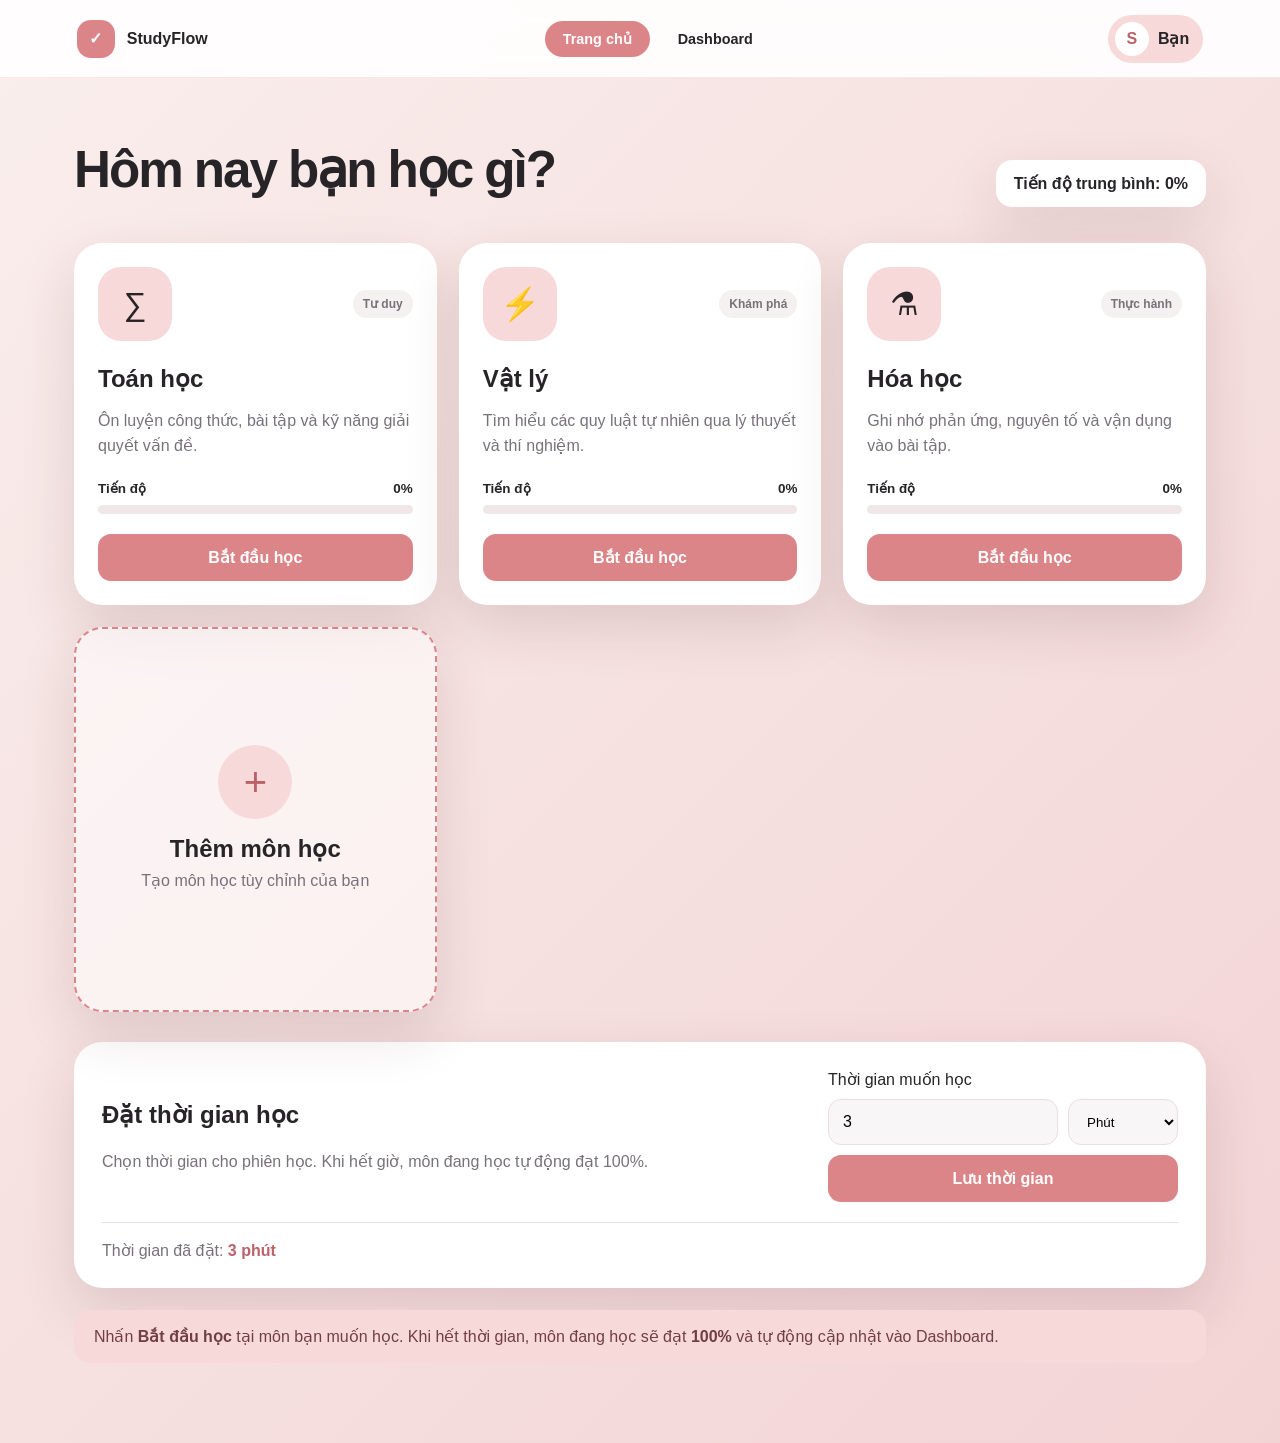
==== home.html @ 31d4faf7 "Add files via upload" ====
<!doctype html>
<html lang="vi">

<head>
    <meta charset="UTF-8">
    <meta name="viewport" content="width=device-width,initial-scale=1">
    <meta name="description" content="Danh sách môn học cá nhân">
    <title>Môn học | StudyFlow</title>
    <link rel="stylesheet" href="styles.css">
    <style>
        .add-subject-card {
            min-height: 385px;
            border: 2px dashed #dc8588;
            background: rgba(255, 255, 255, .55);
            display: grid;
            place-items: center;
            text-align: center;
            cursor: pointer;
            transition: .25s
        }

        .add-subject-card:hover {
            transform: translateY(-4px);
            background: #fff
        }

        .add-subject-card .plus {
            width: 74px;
            height: 74px;
            border-radius: 50%;
            display: grid;
            place-items: center;
            margin: auto;
            background: #f7d9da;
            color: #bb6269;
            font-size: 2.5rem
        }

        .add-subject-card h2 {
            margin: 16px 0 6px
        }

        .add-subject-card p {
            min-height: 0;
            margin: 0
        }

        .study-setting {
            margin-top: 30px;
            padding: 28px;
            background: #fff;
            border-radius: 28px;
            box-shadow: 0 22px 55px rgba(83, 35, 40, .14)
        }

        .setting-content {
            display: flex;
            align-items: center;
            justify-content: space-between;
            gap: 30px
        }

        .setting-info p {
            color: #77727a;
            line-height: 1.6
        }

        .setting-control {
            min-width: 280px;
            display: flex;
            flex-direction: column;
            gap: 10px
        }

        .duration-row {
            display: grid;
            grid-template-columns: 1fr 110px;
            gap: 10px
        }

        .duration-row input,
        .duration-row select,
        .modal-box input,
        .modal-box textarea {
            width: 100%;
            padding: 13px 14px;
            border: 1px solid #eadfe0;
            border-radius: 13px;
            background: #f8f6f6;
            outline: none
        }

        .saved-time {
            margin-top: 20px;
            padding-top: 18px;
            border-top: 1px solid #eadfe0;
            color: #77727a
        }

        .saved-time strong {
            color: #bb6269
        }

        .subject-modal {
            position: fixed;
            inset: 0;
            background: rgba(39, 36, 40, .55);
            display: none;
            place-items: center;
            padding: 20px;
            z-index: 100
        }

        .subject-modal.show {
            display: grid
        }

        .modal-box {
            width: min(470px, 100%);
            background: #fff;
            padding: 28px;
            border-radius: 25px;
            box-shadow: 0 25px 70px rgba(0, 0, 0, .2)
        }

        .modal-box h2 {
            margin-top: 0
        }

        .modal-box label {
            display: block;
            font-weight: 700;
            margin: 14px 0 7px
        }

        .modal-box textarea {
            min-height: 90px;
            resize: vertical
        }

        .modal-actions {
            display: flex;
            gap: 10px;
            margin-top: 20px
        }

        .modal-actions button {
            flex: 1
        }

        .subject-actions button:disabled {
            opacity: .55;
            cursor: not-allowed
        }

        @media(max-width:700px) {
            .setting-content {
                flex-direction: column;
                align-items: stretch
            }

            .setting-control {
                min-width: 0
            }
        }

        @media(max-width:480px) {
            .duration-row {
                grid-template-columns: 1fr
            }
        }
    </style>
</head>

<body class="page">
    <header class="topbar">
        <a class="brand" href="home.html"><span class="brand-mark">✓</span>StudyFlow</a>
        <nav class="nav"><a class="active" href="home.html">Trang chủ</a><a
                href="dashboard.html">Dashboard</a></nav>
        <div class="user-pill"><span class="avatar">S</span><span data-user>Bạn</span></div>
    </header>

    <main class="main">
        <div class="hero-row">
            <div>
                <h1>Hôm nay bạn học gì?</h1>
            </div>
            <div class="summary-chip">Tiến độ trung bình: <span id="avg">0%</span></div>
        </div>

        <section class="subjects" id="mon-hoc">
            <article class="subject" data-subject="toan">
                <div class="subject-top">
                    <div class="subject-icon">∑</div><span class="tag">Tư duy</span>
                </div>
                <h2>Toán học</h2>
                <p>Ôn luyện công thức, bài tập và kỹ năng giải quyết vấn đề.</p>
                <div class="progress-head"><span>Tiến độ</span><span data-value>0%</span></div>
                <div class="bar"><span></span></div>
                <div class="subject-actions"><button class="primary" type="button" data-study-button
                        data-subject-key="toan">Bắt đầu học</button></div>
            </article>

            <article class="subject" data-subject="ly">
                <div class="subject-top">
                    <div class="subject-icon">⚡</div><span class="tag">Khám phá</span>
                </div>
                <h2>Vật lý</h2>
                <p>Tìm hiểu các quy luật tự nhiên qua lý thuyết và thí nghiệm.</p>
                <div class="progress-head"><span>Tiến độ</span><span data-value>0%</span></div>
                <div class="bar"><span></span></div>
                <div class="subject-actions"><button class="primary" type="button" data-study-button
                        data-subject-key="ly">Bắt đầu học</button></div>
            </article>

            <article class="subject" data-subject="hoa">
                <div class="subject-top">
                    <div class="subject-icon">⚗</div><span class="tag">Thực hành</span>
                </div>
                <h2>Hóa học</h2>
                <p>Ghi nhớ phản ứng, nguyên tố và vận dụng vào bài tập.</p>
                <div class="progress-head"><span>Tiến độ</span><span data-value>0%</span></div>
                <div class="bar"><span></span></div>
                <div class="subject-actions"><button class="primary" type="button" data-study-button
                        data-subject-key="hoa">Bắt đầu học</button></div>
            </article>

            <article class="subject add-subject-card" id="addSubjectCard" tabindex="0" role="button">
                <div>
                    <div class="plus">+</div>
                    <h2>Thêm môn học</h2>
                    <p>Tạo môn học tùy chỉnh của bạn</p>
                </div>
            </article>
        </section>

        <section class="study-setting">
            <div class="setting-content">
                <div class="setting-info">
                    <h2>Đặt thời gian học</h2>
                    <p>Chọn thời gian cho phiên học. Khi hết giờ, môn đang học tự động đạt 100%.</p>
                </div>
                <div class="setting-control">
                    <label for="studyDuration">Thời gian muốn học</label>
                    <div class="duration-row"><input type="number" id="studyDuration" min="1" value="3"><select
                            id="studyUnit">
                            <option value="minutes">Phút</option>
                            <option value="hours">Giờ</option>
                        </select></div>
                    <button type="button" class="primary" id="saveStudyTime">Lưu thời gian</button>
                </div>
            </div>
            <div class="saved-time">Thời gian đã đặt: <strong id="currentStudyTime">3 phút</strong></div>
        </section>

        <div class="notice">Nhấn <b>Bắt đầu học</b> tại môn bạn muốn học. Khi hết thời gian, môn đang học sẽ đạt
            <b>100%</b> và tự động cập nhật vào Dashboard.</div>
    </main>

    <div class="subject-modal" id="subjectModal">
        <form class="modal-box" id="addSubjectForm">
            <h2>Thêm môn học mới</h2>
            <label for="newSubjectName">Tên môn học</label><input id="newSubjectName" maxlength="30" required
                placeholder="Ví dụ: Tiếng Anh">
            <label for="newSubjectIcon">Biểu tượng</label><input id="newSubjectIcon" maxlength="3" value="📘"
                placeholder="📘">
            <label for="newSubjectTag">Chủ đề</label><input id="newSubjectTag" maxlength="20" value="Tự học"
                placeholder="Tự học">
            <label for="newSubjectDescription">Mô tả</label><textarea id="newSubjectDescription" maxlength="120"
                required placeholder="Nội dung bạn muốn học..."></textarea>
            <div class="modal-actions"><button class="secondary" id="cancelAddSubject" type="button">Hủy</button><button
                    class="primary" type="submit">Thêm môn học</button></div>
        </form>
    </div>

    <div class="toast" aria-live="polite"></div>
    <script src="app.js"></script>
</body>

</html>
---- styles.css ----
:root {
    --rose: #dc8588;
    --rose-dark: #bb6269;
    --rose-soft: #f7d9da;
    --paper: #fffdfa;
    --ink: #272428;
    --muted: #77727a;
    --line: #eadfe0;
    --green: #52a880;
    --shadow: 0 22px 55px rgba(83, 35, 40, .14)
}

* {
    box-sizing: border-box
}

html {
    font-size: 16px
}

body {
    margin: 0;
    min-height: 100vh;
    font-family: Inter, "Segoe UI", sans-serif;
    color: var(--ink);
    background: linear-gradient(135deg, #f9eeec, #f3d4d5)
}

button,
input {
    font: inherit
}

button,
a {
    transition: .22s ease
}

a {
    text-decoration: none;
    color: inherit
}

.page {
    min-height: 100vh
}

.topbar {
    height: 78px;
    background: rgba(255, 255, 255, .88);
    backdrop-filter: blur(14px);
    display: flex;
    align-items: center;
    justify-content: space-between;
    padding: 0 clamp(22px, 6vw, 80px);
    position: sticky;
    top: 0;
    z-index: 5;
    border-bottom: 1px solid rgba(220, 133, 136, .18)
}

.brand {
    display: flex;
    align-items: center;
    gap: 12px;
    font-weight: 800
}

.brand-mark {
    width: 38px;
    height: 38px;
    border-radius: 14px;
    background: var(--rose);
    display: grid;
    place-items: center;
    color: #fff
}

.nav {
    display: flex;
    gap: 10px
}

.nav a {
    padding: 10px 18px;
    border-radius: 999px;
    font-weight: 700;
    font-size: .9rem
}

.nav a:hover,
.nav a.active {
    background: var(--rose);
    color: #fff
}

.user-pill {
    display: flex;
    align-items: center;
    gap: 9px;
    padding: 7px 14px 7px 7px;
    border-radius: 999px;
    background: var(--rose-soft);
    font-weight: 700
}

.avatar {
    width: 34px;
    height: 34px;
    border-radius: 50%;
    display: grid;
    place-items: center;
    background: #fff;
    color: var(--rose-dark);
    font-weight: 900
}

.login-page {
    display: grid;
    place-items: center;
    padding: 32px;
    background: radial-gradient(circle at 20% 15%, #f8c7ca 0 9%, transparent 10%), linear-gradient(135deg, #cf7177, #eaacaa)
}

.auth-shell {
    width: min(960px, 100%);
    min-height: 590px;
    background: var(--paper);
    border-radius: 34px;
    box-shadow: var(--shadow);
    overflow: hidden;
    display: grid;
    grid-template-columns: 1.05fr .95fr
}

.auth-art {
    background: var(--rose);
    padding: 55px;
    color: #fff;
    display: flex;
    flex-direction: column;
    justify-content: space-between;
    position: relative;
    overflow: hidden
}

.auth-art:after {
    content: "";
    position: absolute;
    width: 330px;
    height: 330px;
    border: 70px solid rgba(255, 255, 255, .16);
    border-radius: 50%;
    right: -170px;
    bottom: -170px
}

.auth-art h1 {
    font-size: clamp(2.2rem, 5vw, 4.4rem);
    line-height: .98;
    margin: 0;
    max-width: 500px;
    letter-spacing: -.05em
}

.auth-art p {
    max-width: 390px;
    line-height: 1.7
}

.auth-panel {
    padding: 52px clamp(28px, 5vw, 62px);
    display: flex;
    flex-direction: column;
    justify-content: center
}

.eyebrow {
    color: var(--rose-dark);
    font-weight: 800;
    text-transform: uppercase;
    font-size: .75rem;
    letter-spacing: .14em
}

.auth-panel h2 {
    font-size: 2rem;
    margin: 9px 0 6px
}

.sub {
    color: var(--muted);
    margin: 0 0 26px;
    line-height: 1.6
}

.field {
    margin-bottom: 15px
}

.field label {
    display: block;
    font-size: .85rem;
    font-weight: 750;
    margin-bottom: 7px
}

.field input {
    width: 100%;
    border: 1px solid var(--line);
    background: #f8f6f6;
    padding: 13px 14px;
    border-radius: 13px;
    outline: none
}

.field input:focus {
    border-color: var(--rose);
    box-shadow: 0 0 0 4px var(--rose-soft)
}

.primary {
    border: 0;
    background: var(--rose);
    color: #fff;
    padding: 14px 20px;
    border-radius: 13px;
    font-weight: 800;
    cursor: pointer
}

.primary:hover {
    background: var(--rose-dark);
    transform: translateY(-1px)
}

.switch {
    border: 0;
    background: none;
    color: var(--rose-dark);
    font-weight: 800;
    cursor: pointer;
    margin-top: 18px
}

.hidden {
    display: none !important
}

.main {
    max-width: 1180px;
    margin: auto;
    padding: 54px 24px 80px
}

.hero-row {
    display: flex;
    justify-content: space-between;
    align-items: end;
    gap: 30px;
    margin-bottom: 36px
}

.hero-row h1 {
    font-size: clamp(2rem, 4vw, 3.2rem);
    margin: 7px 0 8px;
    letter-spacing: -.04em
}

.hero-row p {
    color: var(--muted);
    margin: 0
}

.summary-chip {
    padding: 14px 18px;
    background: #fff;
    border-radius: 16px;
    box-shadow: var(--shadow);
    font-weight: 700;
    white-space: nowrap
}

.subjects {
    display: grid;
    grid-template-columns: repeat(3, 1fr);
    gap: 22px
}

.subject {
    background: #fff;
    border-radius: 28px;
    padding: 24px;
    box-shadow: var(--shadow);
    position: relative;
    overflow: hidden
}

.subject-top {
    display: flex;
    align-items: center;
    justify-content: space-between
}

.subject-icon {
    width: 74px;
    height: 74px;
    border-radius: 23px;
    display: grid;
    place-items: center;
    font-size: 2rem;
    background: var(--rose-soft)
}

.tag {
    font-size: .75rem;
    font-weight: 800;
    padding: 7px 10px;
    border-radius: 999px;
    background: #f4f1f1;
    color: var(--muted)
}

.subject h2 {
    margin: 24px 0 8px
}

.subject p {
    color: var(--muted);
    line-height: 1.55;
    min-height: 50px
}

.progress-head {
    display: flex;
    justify-content: space-between;
    font-size: .84rem;
    font-weight: 750;
    margin-top: 22px
}

.bar {
    height: 9px;
    background: #f0e7e8;
    border-radius: 99px;
    overflow: hidden;
    margin: 9px 0 20px
}

.bar span {
    display: block;
    height: 100%;
    background: var(--rose);
    border-radius: inherit;
    transition: width .5s
}

.subject-actions {
    display: flex;
    gap: 9px
}

.subject-actions button {
    flex: 1
}

.secondary {
    border: 1px solid var(--line);
    background: #fff;
    padding: 12px;
    border-radius: 12px;
    font-weight: 750;
    cursor: pointer
}

.secondary:hover {
    border-color: var(--rose);
    color: var(--rose-dark)
}

.dashboard-grid {
    display: grid;
    grid-template-columns: 1.4fr .8fr;
    gap: 22px
}

.card {
    background: #fff;
    border-radius: 27px;
    padding: 26px;
    box-shadow: var(--shadow)
}

.card h2 {
    font-size: 1.15rem;
    margin: 0 0 22px
}

.stats {
    grid-column: 1/-1;
    display: grid;
    grid-template-columns: repeat(3, 1fr);
    gap: 18px
}

.stat {
    padding: 22px;
    border-radius: 22px;
    background: #fff;
    box-shadow: var(--shadow)
}

.stat small {
    color: var(--muted);
    font-weight: 700
}

.stat strong {
    display: block;
    font-size: 2.1rem;
    margin-top: 8px
}

.bars-chart {
    height: 240px;
    display: flex;
    align-items: end;
    justify-content: space-around;
    gap: 20px;
    border-bottom: 1px solid var(--line);
    padding: 20px 10px 0
}

.chart-col {
    height: 100%;
    flex: 1;
    display: flex;
    flex-direction: column;
    justify-content: end;
    align-items: center;
    gap: 9px
}

.chart-bar {
    width: min(62px, 75%);
    background: linear-gradient(var(--rose), var(--rose-dark));
    border-radius: 12px 12px 4px 4px;
    min-height: 4px;
    transition: height .6s
}

.chart-col span {
    font-size: .82rem;
    font-weight: 750;
    color: var(--muted)
}

.ring {
    width: 180px;
    height: 180px;
    border-radius: 50%;
    margin: 16px auto;
    display: grid;
    place-items: center;
    position: relative;
    background: conic-gradient(var(--rose) 0, var(--rose) var(--pct), #eee var(--pct))
}

.ring:after {
    content: "";
    position: absolute;
    inset: 18px;
    border-radius: 50%;
    background: #fff
}

.ring strong {
    z-index: 1;
    font-size: 2.2rem
}

.legend {
    display: grid;
    gap: 12px
}

.legend-row {
    display: grid;
    grid-template-columns: 1fr auto;
    gap: 10px;
    font-size: .9rem
}

.legend-row span:last-child {
    font-weight: 800
}

.notice {
    margin-top: 22px;
    background: var(--rose-soft);
    padding: 17px 20px;
    border-radius: 16px;
    color: #713f43
}

.toast {
    position: fixed;
    right: 24px;
    bottom: 24px;
    background: #292529;
    color: #fff;
    padding: 14px 18px;
    border-radius: 14px;
    box-shadow: var(--shadow);
    transform: translateY(100px);
    opacity: 0;
    transition: .25s;
    z-index: 10
}

.toast.show {
    transform: none;
    opacity: 1
}

@media(max-width:820px) {
    .auth-shell {
        grid-template-columns: 1fr
    }

    .auth-art {
        min-height: 230px;
        padding: 35px
    }

    .auth-panel {
        padding: 35px
    }

    .subjects,
    .stats {
        grid-template-columns: 1fr
    }

    .dashboard-grid {
        grid-template-columns: 1fr
    }

    .topbar {
        height: auto;
        padding: 14px 18px;
        flex-wrap: wrap;
        gap: 10px
    }

    .nav {
        order: 3;
        width: 100%;
        justify-content: center
    }

    .hero-row {
        align-items: start;
        flex-direction: column
    }

    .user-pill span {
        display: none
    }
}

@media(max-width:480px) {
    .login-page {
        padding: 14px
    }

    .auth-shell {
        border-radius: 24px
    }

    .auth-art h1 {
        font-size: 2.35rem
    }

    .main {
        padding-top: 34px
    }

    .nav a {
        padding: 9px 11px;
        font-size: .8rem
    }

    .subjects {
        gap: 16px
    }
}
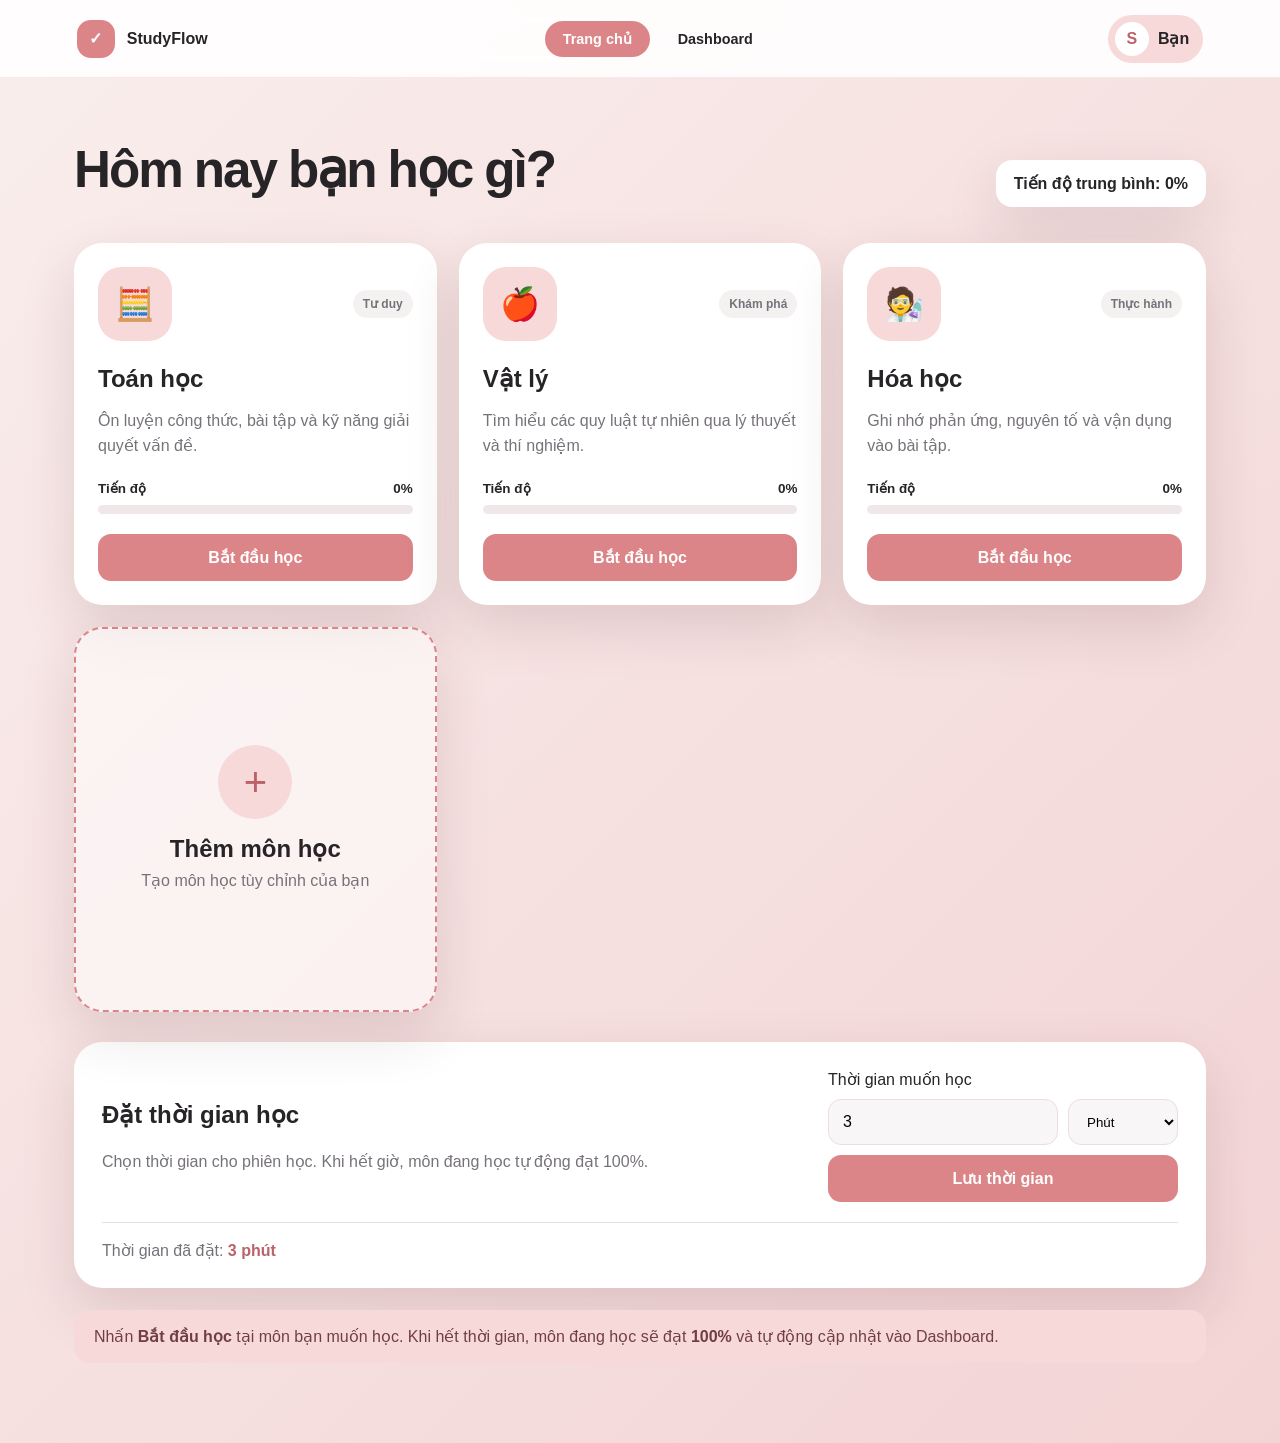
==== commit d2d09960: "Update home.html" ====
--- a/home.html
+++ b/home.html
@@ -175,8 +175,7 @@
 <body class="page">
     <header class="topbar">
         <a class="brand" href="home.html"><span class="brand-mark">✓</span>StudyFlow</a>
-        <nav class="nav"><a class="active" href="home.html">Trang chủ</a><a
-                href="dashboard.html">Dashboard</a></nav>
+        <nav class="nav"><a class="active" href="home.html">Trang chủ</a><a href="dashboard.html">Dashboard</a></nav>
         <div class="user-pill"><span class="avatar">S</span><span data-user>Bạn</span></div>
     </header>
 
@@ -191,7 +190,7 @@
         <section class="subjects" id="mon-hoc">
             <article class="subject" data-subject="toan">
                 <div class="subject-top">
-                    <div class="subject-icon">∑</div><span class="tag">Tư duy</span>
+                    <div class="subject-icon">🧮</div><span class="tag">Tư duy</span>
                 </div>
                 <h2>Toán học</h2>
                 <p>Ôn luyện công thức, bài tập và kỹ năng giải quyết vấn đề.</p>
@@ -203,7 +202,7 @@
 
             <article class="subject" data-subject="ly">
                 <div class="subject-top">
-                    <div class="subject-icon">⚡</div><span class="tag">Khám phá</span>
+                    <div class="subject-icon">🍎</div><span class="tag">Khám phá</span>
                 </div>
                 <h2>Vật lý</h2>
                 <p>Tìm hiểu các quy luật tự nhiên qua lý thuyết và thí nghiệm.</p>
@@ -215,7 +214,7 @@
 
             <article class="subject" data-subject="hoa">
                 <div class="subject-top">
-                    <div class="subject-icon">⚗</div><span class="tag">Thực hành</span>
+                    <div class="subject-icon">🧑‍🔬</div><span class="tag">Thực hành</span>
                 </div>
                 <h2>Hóa học</h2>
                 <p>Ghi nhớ phản ứng, nguyên tố và vận dụng vào bài tập.</p>
@@ -254,7 +253,8 @@
         </section>
 
         <div class="notice">Nhấn <b>Bắt đầu học</b> tại môn bạn muốn học. Khi hết thời gian, môn đang học sẽ đạt
-            <b>100%</b> và tự động cập nhật vào Dashboard.</div>
+            <b>100%</b> và tự động cập nhật vào Dashboard.
+        </div>
     </main>
 
     <div class="subject-modal" id="subjectModal">
@@ -277,4 +277,4 @@
     <script src="app.js"></script>
 </body>
 
-</html>+</html>
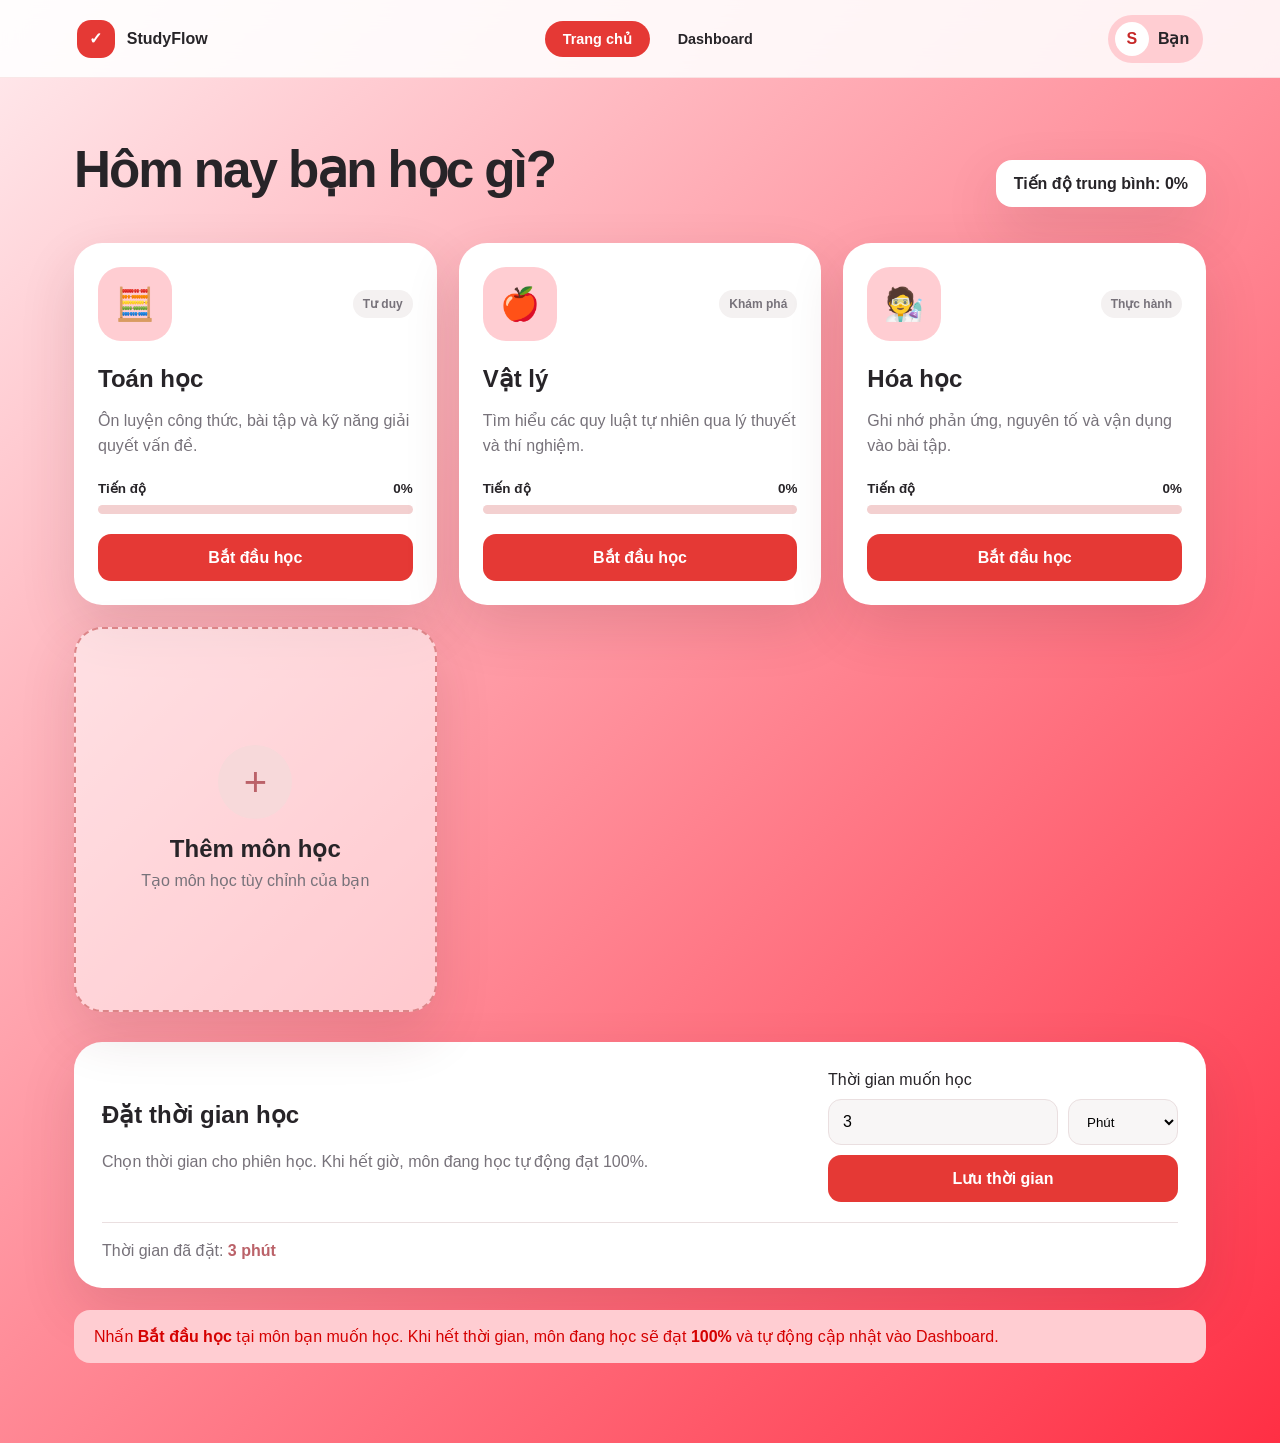
==== commit ba646f6d: "Update home.html" ====
--- a/home.html
+++ b/home.html
@@ -7,169 +7,7 @@
     <meta name="description" content="Danh sách môn học cá nhân">
     <title>Môn học | StudyFlow</title>
     <link rel="stylesheet" href="styles.css">
-    <style>
-        .add-subject-card {
-            min-height: 385px;
-            border: 2px dashed #dc8588;
-            background: rgba(255, 255, 255, .55);
-            display: grid;
-            place-items: center;
-            text-align: center;
-            cursor: pointer;
-            transition: .25s
-        }
-
-        .add-subject-card:hover {
-            transform: translateY(-4px);
-            background: #fff
-        }
-
-        .add-subject-card .plus {
-            width: 74px;
-            height: 74px;
-            border-radius: 50%;
-            display: grid;
-            place-items: center;
-            margin: auto;
-            background: #f7d9da;
-            color: #bb6269;
-            font-size: 2.5rem
-        }
-
-        .add-subject-card h2 {
-            margin: 16px 0 6px
-        }
-
-        .add-subject-card p {
-            min-height: 0;
-            margin: 0
-        }
-
-        .study-setting {
-            margin-top: 30px;
-            padding: 28px;
-            background: #fff;
-            border-radius: 28px;
-            box-shadow: 0 22px 55px rgba(83, 35, 40, .14)
-        }
-
-        .setting-content {
-            display: flex;
-            align-items: center;
-            justify-content: space-between;
-            gap: 30px
-        }
-
-        .setting-info p {
-            color: #77727a;
-            line-height: 1.6
-        }
-
-        .setting-control {
-            min-width: 280px;
-            display: flex;
-            flex-direction: column;
-            gap: 10px
-        }
-
-        .duration-row {
-            display: grid;
-            grid-template-columns: 1fr 110px;
-            gap: 10px
-        }
-
-        .duration-row input,
-        .duration-row select,
-        .modal-box input,
-        .modal-box textarea {
-            width: 100%;
-            padding: 13px 14px;
-            border: 1px solid #eadfe0;
-            border-radius: 13px;
-            background: #f8f6f6;
-            outline: none
-        }
-
-        .saved-time {
-            margin-top: 20px;
-            padding-top: 18px;
-            border-top: 1px solid #eadfe0;
-            color: #77727a
-        }
-
-        .saved-time strong {
-            color: #bb6269
-        }
-
-        .subject-modal {
-            position: fixed;
-            inset: 0;
-            background: rgba(39, 36, 40, .55);
-            display: none;
-            place-items: center;
-            padding: 20px;
-            z-index: 100
-        }
-
-        .subject-modal.show {
-            display: grid
-        }
-
-        .modal-box {
-            width: min(470px, 100%);
-            background: #fff;
-            padding: 28px;
-            border-radius: 25px;
-            box-shadow: 0 25px 70px rgba(0, 0, 0, .2)
-        }
-
-        .modal-box h2 {
-            margin-top: 0
-        }
-
-        .modal-box label {
-            display: block;
-            font-weight: 700;
-            margin: 14px 0 7px
-        }
-
-        .modal-box textarea {
-            min-height: 90px;
-            resize: vertical
-        }
-
-        .modal-actions {
-            display: flex;
-            gap: 10px;
-            margin-top: 20px
-        }
-
-        .modal-actions button {
-            flex: 1
-        }
-
-        .subject-actions button:disabled {
-            opacity: .55;
-            cursor: not-allowed
-        }
-
-        @media(max-width:700px) {
-            .setting-content {
-                flex-direction: column;
-                align-items: stretch
-            }
-
-            .setting-control {
-                min-width: 0
-            }
-        }
-
-        @media(max-width:480px) {
-            .duration-row {
-                grid-template-columns: 1fr
-            }
-        }
-    </style>
+    
 </head>
 
 <body class="page">
--- a/styles.css
+++ b/styles.css
@@ -1,11 +1,11 @@
 :root {
-    --rose: #dc8588;
-    --rose-dark: #bb6269;
-    --rose-soft: #f7d9da;
+    --red: #e53935;
+    --red-dark: #c62828;
+    --red-soft: #ffcdd2;
     --paper: #fffdfa;
     --ink: #272428;
     --muted: #77727a;
-    --line: #eadfe0;
+    --line: #efcaca;
     --green: #52a880;
     --shadow: 0 22px 55px rgba(83, 35, 40, .14)
 }
@@ -23,7 +23,7 @@
     min-height: 100vh;
     font-family: Inter, "Segoe UI", sans-serif;
     color: var(--ink);
-    background: linear-gradient(135deg, #f9eeec, #f3d4d5)
+    background: linear-gradient(135deg, #ffebee, #ff2f44)
 }
 
 button,
@@ -70,7 +70,7 @@
     width: 38px;
     height: 38px;
     border-radius: 14px;
-    background: var(--rose);
+    background: var(--red);
     display: grid;
     place-items: center;
     color: #fff
@@ -90,7 +90,7 @@
 
 .nav a:hover,
 .nav a.active {
-    background: var(--rose);
+    background: var(--red);
     color: #fff
 }
 
@@ -100,7 +100,7 @@
     gap: 9px;
     padding: 7px 14px 7px 7px;
     border-radius: 999px;
-    background: var(--rose-soft);
+    background: var(--red-soft);
     font-weight: 700
 }
 
@@ -111,7 +111,7 @@
     display: grid;
     place-items: center;
     background: #fff;
-    color: var(--rose-dark);
+    color: var(--red-dark);
     font-weight: 900
 }
 
@@ -119,7 +119,7 @@
     display: grid;
     place-items: center;
     padding: 32px;
-    background: radial-gradient(circle at 20% 15%, #f8c7ca 0 9%, transparent 10%), linear-gradient(135deg, #cf7177, #eaacaa)
+    background: radial-gradient(circle at 20% 15%, #e77e88 0 9%, transparent 10%), linear-gradient(135deg, #ffffff, #ef5350)
 }
 
 .auth-shell {
@@ -134,7 +134,7 @@
 }
 
 .auth-art {
-    background: var(--rose);
+    background: var(--red);
     padding: 55px;
     color: #fff;
     display: flex;
@@ -176,7 +176,7 @@
 }
 
 .eyebrow {
-    color: var(--rose-dark);
+    color: var(--red-dark);
     font-weight: 800;
     text-transform: uppercase;
     font-size: .75rem;
@@ -215,13 +215,13 @@
 }
 
 .field input:focus {
-    border-color: var(--rose);
-    box-shadow: 0 0 0 4px var(--rose-soft)
+    border-color: var(--red);
+    box-shadow: 0 0 0 4px var(--red-soft)
 }
 
 .primary {
     border: 0;
-    background: var(--rose);
+    background: var(--red);
     color: #fff;
     padding: 14px 20px;
     border-radius: 13px;
@@ -230,14 +230,14 @@
 }
 
 .primary:hover {
-    background: var(--rose-dark);
+    background: var(--red-dark);
     transform: translateY(-1px)
 }
 
 .switch {
     border: 0;
     background: none;
-    color: var(--rose-dark);
+    color: var(--red-dark);
     font-weight: 800;
     cursor: pointer;
     margin-top: 18px
@@ -309,7 +309,7 @@
     display: grid;
     place-items: center;
     font-size: 2rem;
-    background: var(--rose-soft)
+    background: var(--red-soft)
 }
 
 .tag {
@@ -341,7 +341,7 @@
 
 .bar {
     height: 9px;
-    background: #f0e7e8;
+    background: #f3d0d0;
     border-radius: 99px;
     overflow: hidden;
     margin: 9px 0 20px
@@ -350,7 +350,7 @@
 .bar span {
     display: block;
     height: 100%;
-    background: var(--rose);
+    background: var(--red);
     border-radius: inherit;
     transition: width .5s
 }
@@ -374,8 +374,8 @@
 }
 
 .secondary:hover {
-    border-color: var(--rose);
-    color: var(--rose-dark)
+    border-color: var(--red);
+    color: var(--red-dark)
 }
 
 .dashboard-grid {
@@ -443,7 +443,7 @@
 
 .chart-bar {
     width: min(62px, 75%);
-    background: linear-gradient(var(--rose), var(--rose-dark));
+    background: linear-gradient(var(--red), var(--red-dark));
     border-radius: 12px 12px 4px 4px;
     min-height: 4px;
     transition: height .6s
@@ -463,7 +463,7 @@
     display: grid;
     place-items: center;
     position: relative;
-    background: conic-gradient(var(--rose) 0, var(--rose) var(--pct), #eee var(--pct))
+    background: conic-gradient(var(--red) 0, var(--red) var(--pct), #eee var(--pct))
 }
 
 .ring:after {
@@ -497,10 +497,10 @@
 
 .notice {
     margin-top: 22px;
-    background: var(--rose-soft);
+    background: var(--red-soft);
     padding: 17px 20px;
     border-radius: 16px;
-    color: #713f43
+    color: #d50000
 }
 
 .toast {
@@ -594,4 +594,298 @@
     .subjects {
         gap: 16px
     }
-}+}
+
+/* --- CẤU TRÚC GIAO DIỆN TRANG PROFILE --- */
+.profile-container {
+    max-width: 700px;
+    margin: 0 auto;
+    background: var(--paper);
+    padding: 36px;
+    border-radius: 28px;
+    box-shadow: var(--shadow);
+}
+
+.hero-row-custom {
+    margin-bottom: 20px;
+}
+
+.profile-header {
+    display: flex;
+    align-items: center;
+    gap: 20px;
+    margin-bottom: 30px;
+    padding-bottom: 20px;
+    border-bottom: 1px solid var(--line);
+}
+
+.profile-avatar-preview {
+    width: 72px;
+    height: 72px;
+    border-radius: 50%;
+    background: var(--red);
+    color: #fff;
+    display: grid;
+    place-items: center;
+    font-size: 2rem;
+    font-weight: 800;
+}
+
+.profile-title-name {
+    margin: 0 0 4px;
+}
+
+.profile-subtitle {
+    color: var(--muted);
+    margin: 0;
+    font-size: .9rem;
+}
+
+/* --- CÁC TRƯỜNG NHẬP LIỆU --- */
+.form-group {
+    margin-bottom: 20px;
+}
+
+.form-group label {
+    display: block;
+    font-weight: 750;
+    font-size: .85rem;
+    margin-bottom: 7px;
+}
+
+.form-group input,
+.form-group select {
+    width: 100%;
+    border: 1px solid var(--line);
+    background: #f8f6f6;
+    padding: 13px 14px;
+    border-radius: 13px;
+    outline: none;
+    color: var(--ink);
+}
+
+.form-group input:focus {
+    border-color: var(--red);
+    box-shadow: 0 0 0 4px var(--red-soft);
+}
+
+.form-divider {
+    border: 0;
+    border-top: 1px solid var(--line);
+    margin: 25px 0;
+}
+
+.section-title {
+    font-size: 1.1rem;
+    margin-bottom: 15px;
+}
+
+/* --- CÀI ĐẶT GIAO DIỆN DARK/LIGHT --- */
+.theme-group {
+    display: flex;
+    justify-content: space-between;
+    align-items: center;
+}
+
+.theme-label {
+    font-weight: 750;
+    font-size: .85rem;
+    display: block;
+}
+
+.theme-desc {
+    color: var(--muted);
+    font-size: .8rem;
+}
+
+.theme-select {
+    width: 140px;
+}
+
+/* --- HÀNG NÚT BẤM --- */
+.actions-row {
+    display: flex;
+    gap: 12px;
+    margin-top: 30px;
+}
+
+.actions-row button {
+    flex: 1;
+}
+
+.btn-danger {
+    background: #ffebee;
+    color: var(--red);
+    border: 0;
+    padding: 14px 20px;
+    border-radius: 13px;
+    font-weight: 800;
+    cursor: pointer;
+    transition: .22s ease;
+}
+
+.btn-danger:hover {
+    background: #ffcdd2;
+}
+
+.add-subject-card {
+    min-height: 385px;
+    border: 2px dashed #dc8588;
+    background: rgba(255, 255, 255, .55);
+    display: grid;
+    place-items: center;
+    text-align: center;
+    cursor: pointer;
+    transition: .25s
+}
+
+.add-subject-card:hover {
+    transform: translateY(-4px);
+    background: #fff
+}
+
+.add-subject-card .plus {
+    width: 74px;
+    height: 74px;
+    border-radius: 50%;
+    display: grid;
+    place-items: center;
+    margin: auto;
+    background: #f7d9da;
+    color: #bb6269;
+    font-size: 2.5rem
+}
+
+.add-subject-card h2 {
+    margin: 16px 0 6px
+}
+
+.add-subject-card p {
+    min-height: 0;
+    margin: 0
+}
+
+.study-setting {
+    margin-top: 30px;
+    padding: 28px;
+    background: #fff;
+    border-radius: 28px;
+    box-shadow: 0 22px 55px rgba(83, 35, 40, .14)
+}
+
+.setting-content {
+    display: flex;
+    align-items: center;
+    justify-content: space-between;
+    gap: 30px
+}
+
+.setting-info p {
+    color: #77727a;
+    line-height: 1.6
+}
+
+.setting-control {
+    min-width: 280px;
+    display: flex;
+    flex-direction: column;
+    gap: 10px
+}
+
+.duration-row {
+    display: grid;
+    grid-template-columns: 1fr 110px;
+    gap: 10px
+}
+
+.duration-row input,
+.duration-row select,
+.modal-box input,
+.modal-box textarea {
+    width: 100%;
+    padding: 13px 14px;
+    border: 1px solid #eadfe0;
+    border-radius: 13px;
+    background: #f8f6f6;
+    outline: none
+}
+
+.saved-time {
+    margin-top: 20px;
+    padding-top: 18px;
+    border-top: 1px solid #eadfe0;
+    color: #77727a
+}
+
+.saved-time strong {
+    color: #bb6269
+}
+
+.subject-modal {
+    position: fixed;
+    inset: 0;
+    background: rgba(39, 36, 40, .55);
+    display: none;
+    place-items: center;
+    padding: 20px;
+    z-index: 100
+}
+
+.subject-modal.show {
+    display: grid
+}
+
+.modal-box {
+    width: min(470px, 100%);
+    background: #fff;
+    padding: 28px;
+    border-radius: 25px;
+    box-shadow: 0 25px 70px rgba(0, 0, 0, .2)
+}
+
+.modal-box h2 {
+    margin-top: 0
+}
+
+.modal-box label {
+    display: block;
+    font-weight: 700;
+    margin: 14px 0 7px
+}
+
+.modal-box textarea {
+    min-height: 90px;
+    resize: vertical
+}
+
+.modal-actions {
+    display: flex;
+    gap: 10px;
+    margin-top: 20px
+}
+
+.modal-actions button {
+    flex: 1
+}
+
+.subject-actions button:disabled {
+    opacity: .55;
+    cursor: not-allowed
+}
+
+@media(max-width:700px) {
+    .setting-content {
+        flex-direction: column;
+        align-items: stretch
+    }
+
+    .setting-control {
+        min-width: 0
+    }
+}
+
+@media(max-width:480px) {
+    .duration-row {
+        grid-template-columns: 1fr
+    }
+}
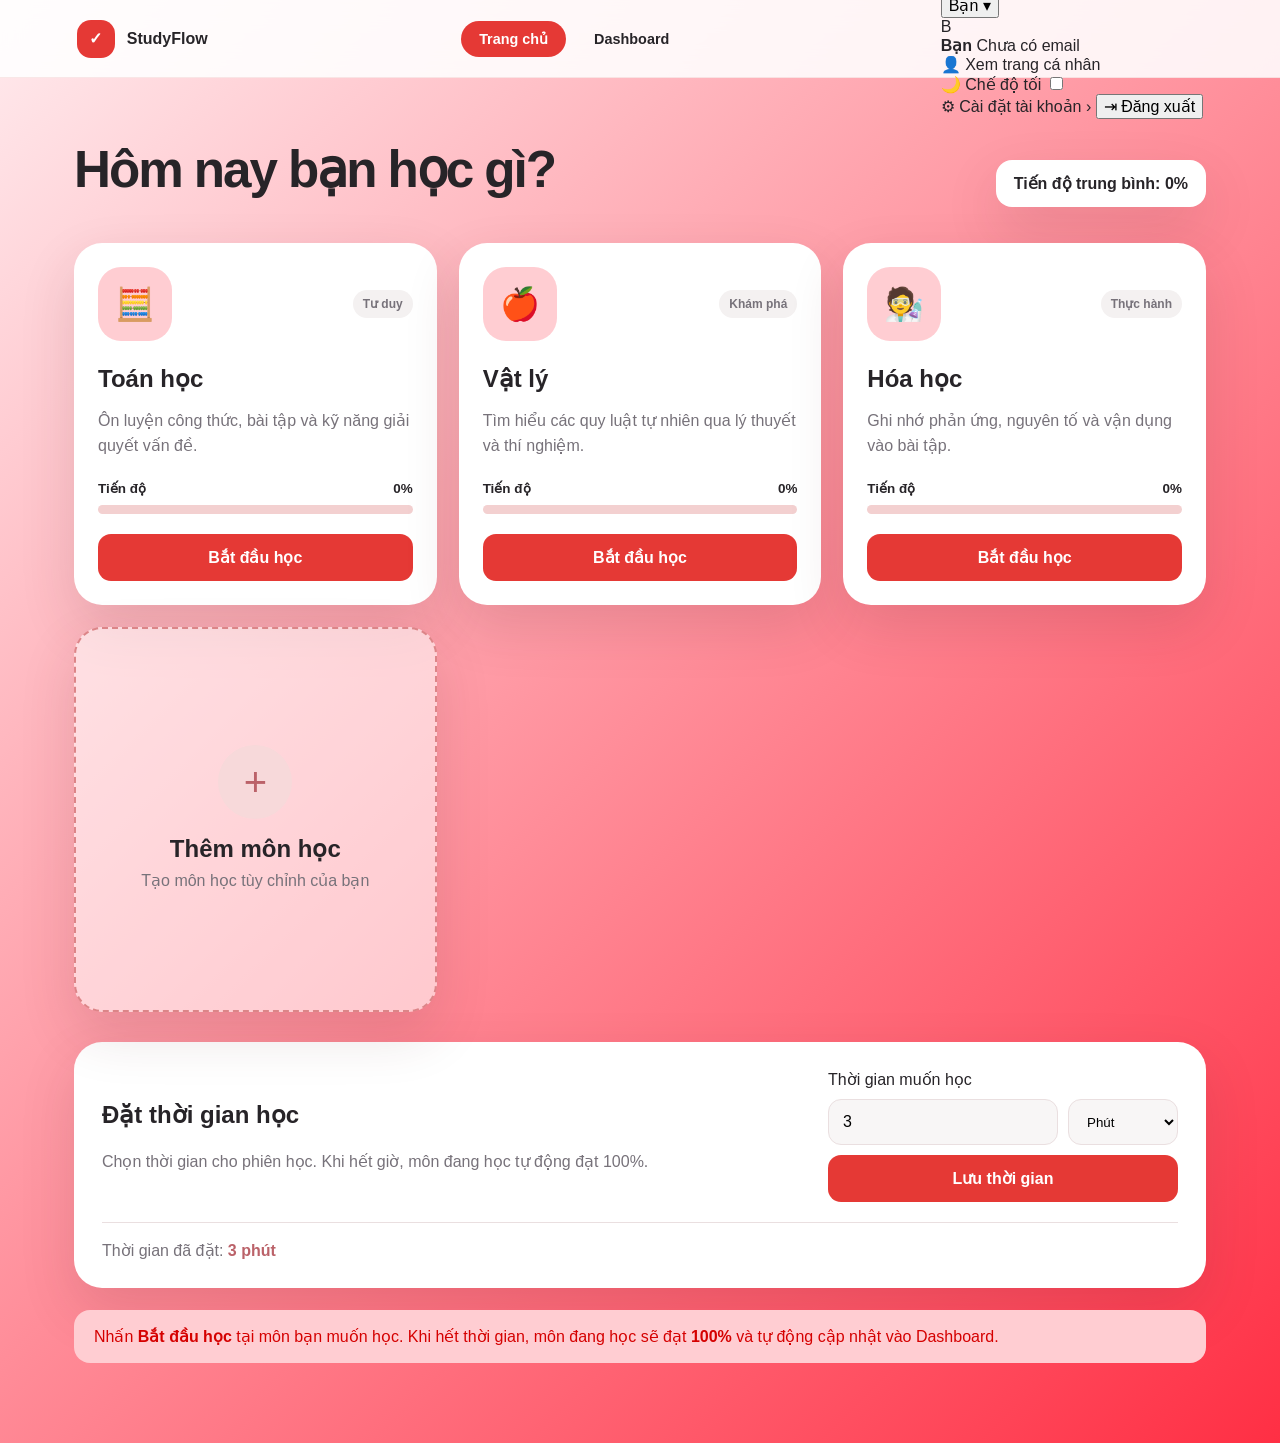
==== commit 82bb4d8f: "Update home.html" ====
--- a/home.html
+++ b/home.html
@@ -7,14 +7,132 @@
     <meta name="description" content="Danh sách môn học cá nhân">
     <title>Môn học | StudyFlow</title>
     <link rel="stylesheet" href="styles.css">
-    
+
 </head>
 
 <body class="page">
     <header class="topbar">
         <a class="brand" href="home.html"><span class="brand-mark">✓</span>StudyFlow</a>
         <nav class="nav"><a class="active" href="home.html">Trang chủ</a><a href="dashboard.html">Dashboard</a></nav>
-        <div class="user-pill"><span class="avatar">S</span><span data-user>Bạn</span></div>
+        <div class="account-wrapper">
+
+            <button class="user-account-button" id="accountButton" type="button">
+
+                <span class="avatar" data-avatar>S</span>
+
+                <span data-user>Bạn</span>
+
+                <span class="account-arrow">
+                    ▾
+                </span>
+
+            </button>
+
+
+            <!-- POPUP TÀI KHOẢN -->
+
+            <div class="account-menu" id="accountMenu">
+
+                <!-- THÔNG TIN NGƯỜI DÙNG -->
+
+                <div class="account-card">
+
+                    <div class="account-big-avatar" data-avatar>
+                        S
+                    </div>
+
+                    <div class="account-info">
+
+                        <strong data-user>
+                            Bạn
+                        </strong>
+
+                        <span data-email>
+                            Chưa có email
+                        </span>
+
+                    </div>
+
+                </div>
+
+
+                <div class="account-divider"></div>
+
+
+                <!-- XEM PROFILE -->
+
+                <a href="profile.html" class="account-menu-item">
+
+                    <span class="menu-icon">
+                        👤
+                    </span>
+
+                    <span>
+                        Xem trang cá nhân
+                    </span>
+
+                </a>
+
+
+                <!-- CHẾ ĐỘ SÁNG / TỐI -->
+
+                <div class="account-menu-item theme-menu-item">
+
+                    <span class="menu-icon">
+                        🌙
+                    </span>
+
+                    <span class="theme-menu-text">
+                        Chế độ tối
+                    </span>
+
+                    <label class="theme-switch">
+
+                        <input type="checkbox" id="darkModeToggle">
+
+                        <span class="theme-slider"></span>
+
+                    </label>
+
+                </div>
+
+
+                <!-- CÀI ĐẶT -->
+
+                <a href="profile.html" class="account-menu-item">
+
+                    <span class="menu-icon">
+                        ⚙
+                    </span>
+
+                    <span>
+                        Cài đặt tài khoản
+                    </span>
+
+                    <span class="menu-arrow">
+                        ›
+                    </span>
+
+                </a>
+
+
+                <!-- ĐĂNG XUẤT -->
+
+                <button class="account-menu-item logout-menu" id="menuLogout" type="button">
+
+                    <span class="menu-icon">
+                        ⇥
+                    </span>
+
+                    <span>
+                        Đăng xuất
+                    </span>
+
+                </button>
+
+            </div>
+
+        </div>
     </header>
 
     <main class="main">
